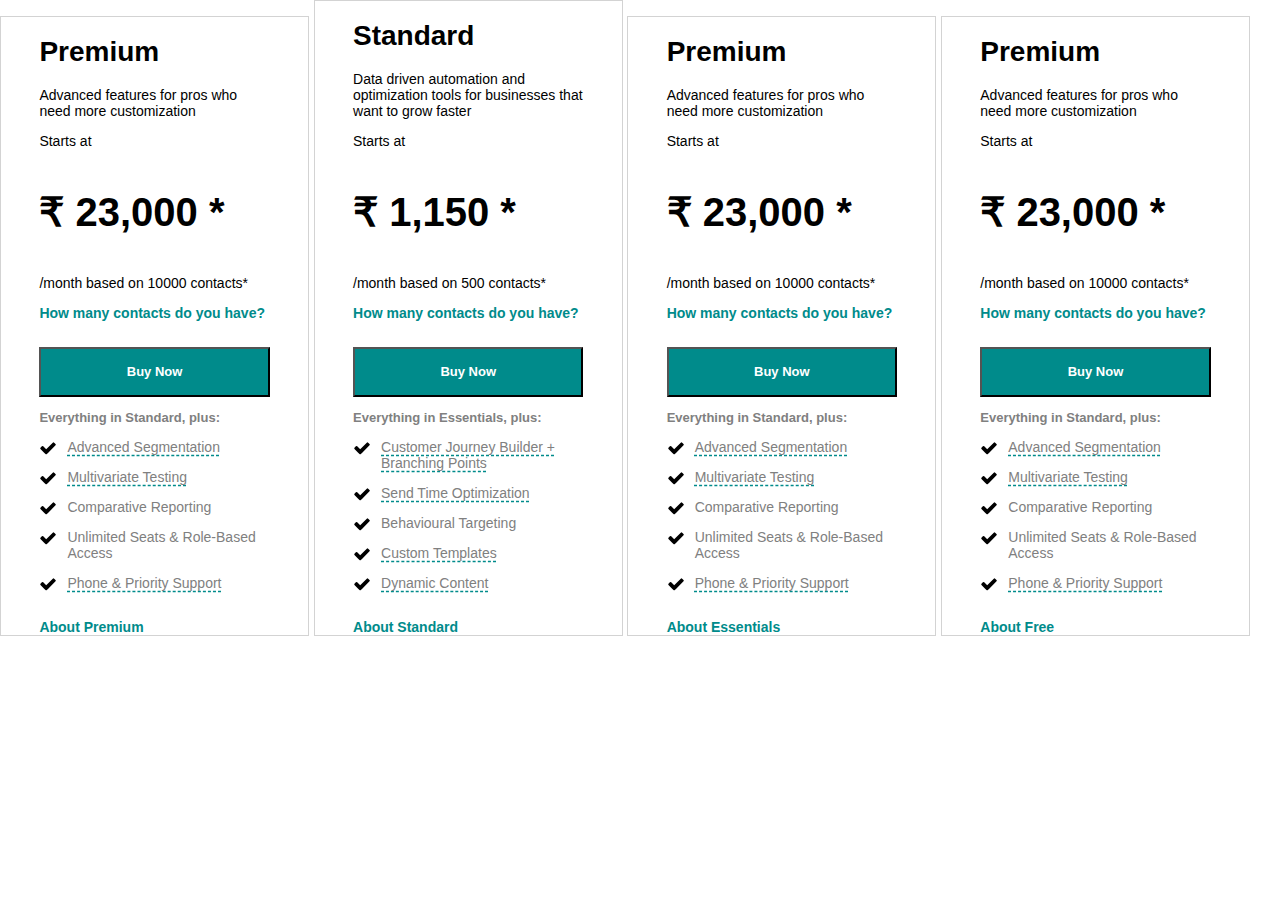
==== a_01/index.html @ 95ede43b "Add files via upload" ====
<!DOCTYPE html>
<html>
<head>
    <title>Select your plan</title>
    <link rel="stylesheet" href="style.css">
</head>
<body>
    <div class = "card_list">
        
        <div class = "card">
            <h1 class = "title">Premium</h1>

            <p class = "title_desc">Advanced features for pros who need more customization</p>

            <p class = "price_desc">Starts at
                <p id = "value">&#8377 23,000 &#42</p>
                /month based on 10000 contacts*
            </p>

            <a class="contact_link" href="#">How many contacts do you have?</a>

            <button class="btn">Buy Now</button>

            <p class= "feature_desc">Everything in Standard, plus:</p>
            <ul class = "added_feature_list">
                <li class="dashed_und">Advanced Segmentation</li>
                <li class="dashed_und">Multivariate Testing</li>
                <li>Comparative Reporting</li>
                <li>Unlimited Seats & Role-Based Access</li>
                <li class="dashed_und">Phone & Priority Support</li>
            </ul>

            <a class = "plan_link" href="#">About Premium</a>
        </div>

        <div class = "card">
            <h1 class = "title">Standard</h1>

            <p class = "title_desc">Data driven automation and optimization tools for businesses that want to grow faster</p>

            <p class = "price_desc">Starts at
                <p id = "value">&#8377 1,150 &#42</p>
                /month based on 500 contacts*
            </p>

            <a class="contact_link" href="#">How many contacts do you have?</a>

            <button class="btn">Buy Now</button>

            <p class= "feature_desc">Everything in Essentials, plus:</p>
            <ul class = "added_feature_list">
                <li class="dashed_und">Customer Journey Builder + Branching Points</li>
                <li class="dashed_und">Send Time Optimization</li>
                <li>Behavioural Targeting</li>
                <li class="dashed_und">Custom Templates</li>
                <li class="dashed_und">Dynamic Content</li>
            </ul>

            <a class = "plan_link" href="#">About Standard</a>
        </div>

        <div class = "card">
            <h1 class = "title">Premium</h1>

            <p class = "title_desc">Advanced features for pros who need more customization</p>

            <p class = "price_desc">Starts at
                <p id = "value">&#8377 23,000 &#42</p>
                /month based on 10000 contacts*
            </p>

            <a class="contact_link" href="#">How many contacts do you have?</a>

            <button class="btn">Buy Now</button>

            <p class= "feature_desc">Everything in Standard, plus:</p>
            <ul class = "added_feature_list">
                <li class="dashed_und">Advanced Segmentation</li>
                <li class="dashed_und">Multivariate Testing</li>
                <li>Comparative Reporting</li>
                <li>Unlimited Seats & Role-Based Access</li>
                <li class="dashed_und">Phone & Priority Support</li>
            </ul>

            <a class = "plan_link" href="#">About Essentials</a>
        </div>
        
        <div class = "card">
            <h1 class = "title">Premium</h1>

            <p class = "title_desc">Advanced features for pros who need more customization</p>

            <p class = "price_desc">Starts at
                <p id = "value">&#8377 23,000 &#42</p>
                /month based on 10000 contacts*
            </p>

            <a class ="contact_link" href="#">How many contacts do you have?</a>

            <button class="btn">Buy Now</button>

            <p class= "feature_desc">Everything in Standard, plus:</p>
            <ul class = "added_feature_list">
                <li class="dashed_und">Advanced Segmentation</li>
                <li class="dashed_und">Multivariate Testing</li>
                <li>Comparative Reporting</li>
                <li>Unlimited Seats & Role-Based Access</li>
                <li class="dashed_und">Phone & Priority Support</li>
            </ul>

            <a class = "plan_link" href="#">About Free</a>
        </div>
    
    </div>
</body>
</html>
---- a_01/style.css ----
body{
    margin: 0;
    padding: 0;
    font-family: 'Trebuchet MS', 'Lucida Sans Unicode', 'Lucida Grande', 'Lucida Sans', Arial, sans-serif, Cochin, Georgia, Times, 'Times New Roman', serif, 'Lucida Sans Regular', 'Lucida Grande', 'Lucida Sans Unicode', Geneva, Verdana, sans-serif;
}

.card_list{
    width: 100%;
    height: 100%;
}
.card_list .card{
    font-size: 14px;
    padding-left: 3%;
    padding-right: 3%;
    width: 18%;
    display: inline-block;
    border: 0.1rem solid lightgray;
}

.card_list .card p.price_desc{

}

.card_list .card #value{
    font-weight: bold;
    font-size: 40px;
}

.card_list .card a.contact_link, a.plan_link{
    margin-bottom: 1em;
    text-decoration: none;
    color: darkcyan;
    font-weight: bold;
}
.card_list .card button.btn{
    margin-top: 2em;
    padding-left: 25%;
    padding-right: 25%;
    width: 100%;
    height: 50px;
    text-align: center;
    background-color: darkcyan;
    color: white;
    font-size: 13px;
    font-weight: bold;
}
.card_list .card p.feature_desc{
    font-size: 13px;
    color: grey;
    font-weight: bold;
}
.card_list .card ul.added_feature_list{
    list-style: none;
    padding-left: 0;
    margin-bottom: 2em;
}

.card_list .card ul.added_feature_list li:before {
    background-color: darkcyan;
    content: '';  /* placeholder for the SVG */
    position: absolute;
    left: 0;  /* place the SVG at the start of the padding */
    width: 1.5em;
    height: 1.5em;
    background: url("data:image/svg+xml;utf8,<?xml version='1.0' encoding='utf-8'?><svg width='18' height='18' viewBox='0 0 1792 1792' xmlns='http://www.w3.org/2000/svg'><path d='M1671 566q0 40-28 68l-724 724-136 136q-28 28-68 28t-68-28l-136-136-362-362q-28-28-28-68t28-68l136-136q28-28 68-28t68 28l294 295 656-657q28-28 68-28t68 28l136 136q28 28 28 68z'/></svg>") no-repeat;
}

.card_list .card ul.added_feature_list li{
    width: 200px;
    color: gray;
    font-weight: 400;
    position: relative;
    padding-left: 2em;
    margin-bottom: 1em;
}

.card_list .card ul.added_feature_list li.dashed_und{
    text-decoration-line: underline;
    text-decoration-style: dashed;
    text-decoration-color: darkcyan;
    text-underline-offset: 0.2em;
}
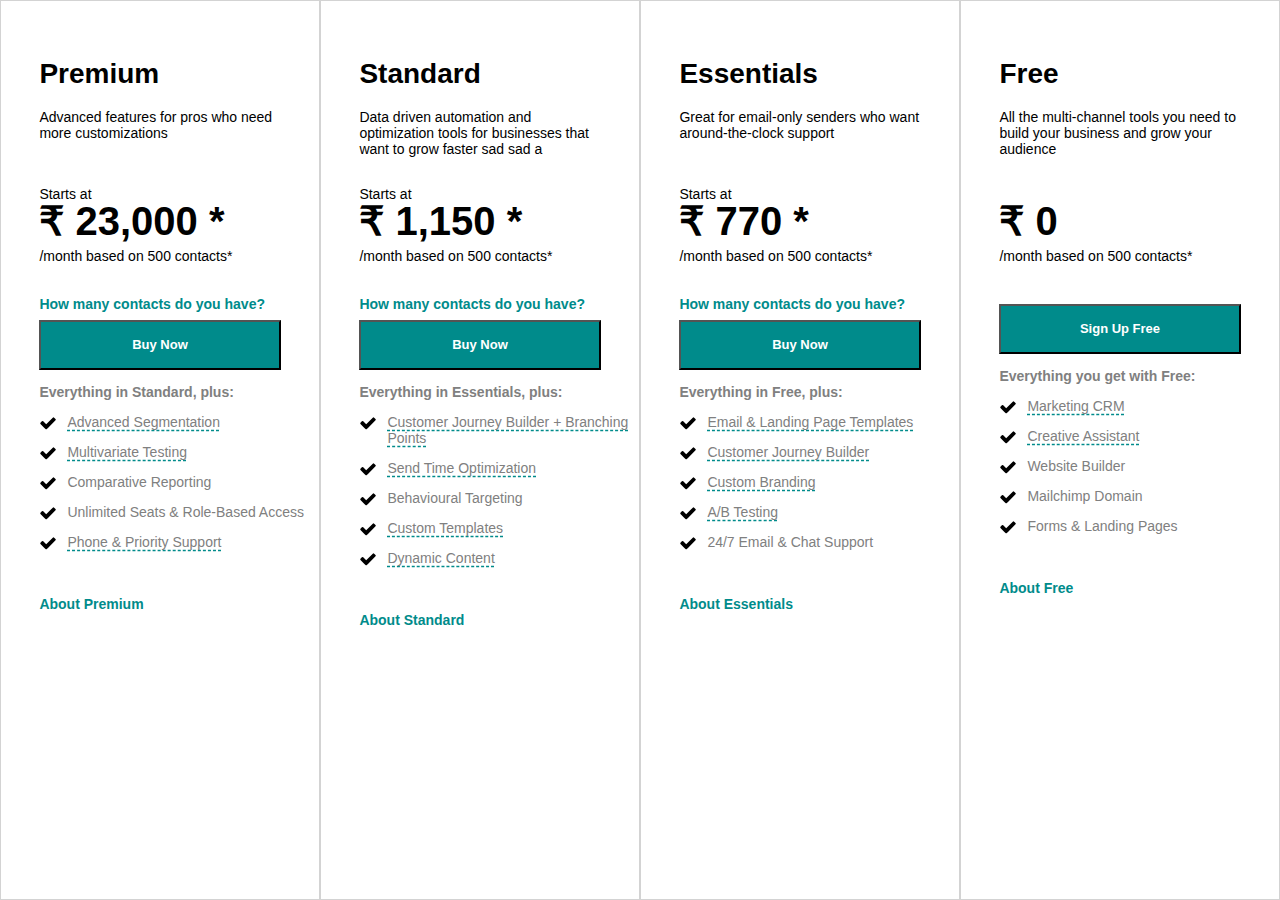
==== commit a5b6764b: "Add files via upload" ====
--- a/a_01/index.html
+++ b/a_01/index.html
@@ -10,11 +10,11 @@
         <div class = "card">
             <h1 class = "title">Premium</h1>
 
-            <p class = "title_desc">Advanced features for pros who need more customization</p>
+            <p class = "title_desc">Advanced features for pros who need more customizations</p>
 
             <p class = "price_desc">Starts at
                 <p id = "value">&#8377 23,000 &#42</p>
-                /month based on 10000 contacts*
+                <p>/month based on 500 contacts*</p>
             </p>
 
             <a class="contact_link" href="#">How many contacts do you have?</a>
@@ -36,11 +36,11 @@
         <div class = "card">
             <h1 class = "title">Standard</h1>
 
-            <p class = "title_desc">Data driven automation and optimization tools for businesses that want to grow faster</p>
+            <p class = "title_desc">Data driven automation and optimization tools for businesses that want to grow faster sad sad a</p>
 
             <p class = "price_desc">Starts at
                 <p id = "value">&#8377 1,150 &#42</p>
-                /month based on 500 contacts*
+                <p>/month based on 500 contacts*</p>
             </p>
 
             <a class="contact_link" href="#">How many contacts do you have?</a>
@@ -60,52 +60,50 @@
         </div>
 
         <div class = "card">
-            <h1 class = "title">Premium</h1>
+            <h1 class = "title">Essentials</h1>
 
-            <p class = "title_desc">Advanced features for pros who need more customization</p>
+            <p class = "title_desc">Great for email-only senders who want around-the-clock support</p>
 
             <p class = "price_desc">Starts at
-                <p id = "value">&#8377 23,000 &#42</p>
-                /month based on 10000 contacts*
+                <p id = "value">&#8377 770 &#42</p>
+                <p>/month based on 500 contacts*</p>
             </p>
 
             <a class="contact_link" href="#">How many contacts do you have?</a>
 
             <button class="btn">Buy Now</button>
 
-            <p class= "feature_desc">Everything in Standard, plus:</p>
+            <p class= "feature_desc">Everything in Free, plus:</p>
             <ul class = "added_feature_list">
-                <li class="dashed_und">Advanced Segmentation</li>
-                <li class="dashed_und">Multivariate Testing</li>
-                <li>Comparative Reporting</li>
-                <li>Unlimited Seats & Role-Based Access</li>
-                <li class="dashed_und">Phone & Priority Support</li>
+                <li class="dashed_und">Email & Landing Page Templates</li>
+                <li class="dashed_und">Customer Journey Builder</li>
+                <li class="dashed_und">Custom Branding</li>
+                <li class="dashed_und">A/B Testing</li>
+                <li>24/7 Email & Chat Support</li>
             </ul>
 
             <a class = "plan_link" href="#">About Essentials</a>
         </div>
         
         <div class = "card">
-            <h1 class = "title">Premium</h1>
+            <h1 class = "title">Free</h1>
 
-            <p class = "title_desc">Advanced features for pros who need more customization</p>
+            <p class = "title_desc">All the multi-channel tools you need to build your business and grow your audience</p>
 
-            <p class = "price_desc">Starts at
-                <p id = "value">&#8377 23,000 &#42</p>
-                /month based on 10000 contacts*
+            <p class = "price_desc">
+                <p id = "value">&#8377 0</p>
+                <p>/month based on 500 contacts*</p>
             </p>
 
-            <a class ="contact_link" href="#">How many contacts do you have?</a>
+            <button class="btn">Sign Up Free</button>
 
-            <button class="btn">Buy Now</button>
-
-            <p class= "feature_desc">Everything in Standard, plus:</p>
+            <p class= "feature_desc">Everything you get with Free:</p>
             <ul class = "added_feature_list">
-                <li class="dashed_und">Advanced Segmentation</li>
-                <li class="dashed_und">Multivariate Testing</li>
-                <li>Comparative Reporting</li>
-                <li>Unlimited Seats & Role-Based Access</li>
-                <li class="dashed_und">Phone & Priority Support</li>
+                <li class="dashed_und">Marketing CRM</li>
+                <li class="dashed_und">Creative Assistant</li>
+                <li>Website Builder</li>
+                <li>Mailchimp Domain</li>
+                <li>Forms & Landing Pages</li>
             </ul>
 
             <a class = "plan_link" href="#">About Free</a>
--- a/a_01/style.css
+++ b/a_01/style.css
@@ -1,32 +1,64 @@
+
 body{
-    margin: 0;
-    padding: 0;
+    margin: 0px;
+    padding: 0px;
     font-family: 'Trebuchet MS', 'Lucida Sans Unicode', 'Lucida Grande', 'Lucida Sans', Arial, sans-serif, Cochin, Georgia, Times, 'Times New Roman', serif, 'Lucida Sans Regular', 'Lucida Grande', 'Lucida Sans Unicode', Geneva, Verdana, sans-serif;
+
 }
 
 .card_list{
-    width: 100%;
-    height: 100%;
+    display: flex;
+    flex-direction: row;
+    justify-content: center;
+    align-items: center;
+    width: 100vw;
+    height: 100vh;
+    
 }
 .card_list .card{
+    position: relative;
+    height: 100vh;
+    box-sizing: border-box;
     font-size: 14px;
     padding-left: 3%;
     padding-right: 3%;
-    width: 18%;
-    display: inline-block;
+    width: 25%;
     border: 0.1rem solid lightgray;
 }
 
-.card_list .card p.price_desc{
-
+.card_list .card h1.title{
+    position: relative;
+    top: 5%;
+    margin-top: 5%;
 }
 
-.card_list .card #value{
+.card_list .card p.title_desc{
+    position: relative;
+    top: 5%;
+    height: 5vh;
+    margin-bottom: 5%;
+}
+.card_list .card p.price_desc{
+    position: relative;
+    top: 7%;
+    height: 5vh;
+    margin-bottom: 5%;
+}
+
+.card_list .card p#value{
+    position: relative;
+    top: 2%;
+    margin: auto;
+    padding: auto;
+    height: 6vh;
     font-weight: bold;
     font-size: 40px;
 }
 
-.card_list .card a.contact_link, a.plan_link{
+
+.card_list .card a.contact_link{
+    position: relative;
+    top: 2%;
     margin-bottom: 1em;
     text-decoration: none;
     color: darkcyan;
@@ -45,7 +77,7 @@
     font-weight: bold;
 }
 .card_list .card p.feature_desc{
-    font-size: 13px;
+    font-size: 14px;
     color: grey;
     font-weight: bold;
 }
@@ -66,7 +98,7 @@
 }
 
 .card_list .card ul.added_feature_list li{
-    width: 200px;
+    width: 20vw;
     color: gray;
     font-weight: 400;
     position: relative;
@@ -80,3 +112,11 @@
     text-decoration-color: darkcyan;
     text-underline-offset: 0.2em;
 }
+
+.card_list .card a.plan_link{
+    position: relative;
+    top: 2%;
+    text-decoration: none;
+    color: darkcyan;
+    font-weight: bold;
+}
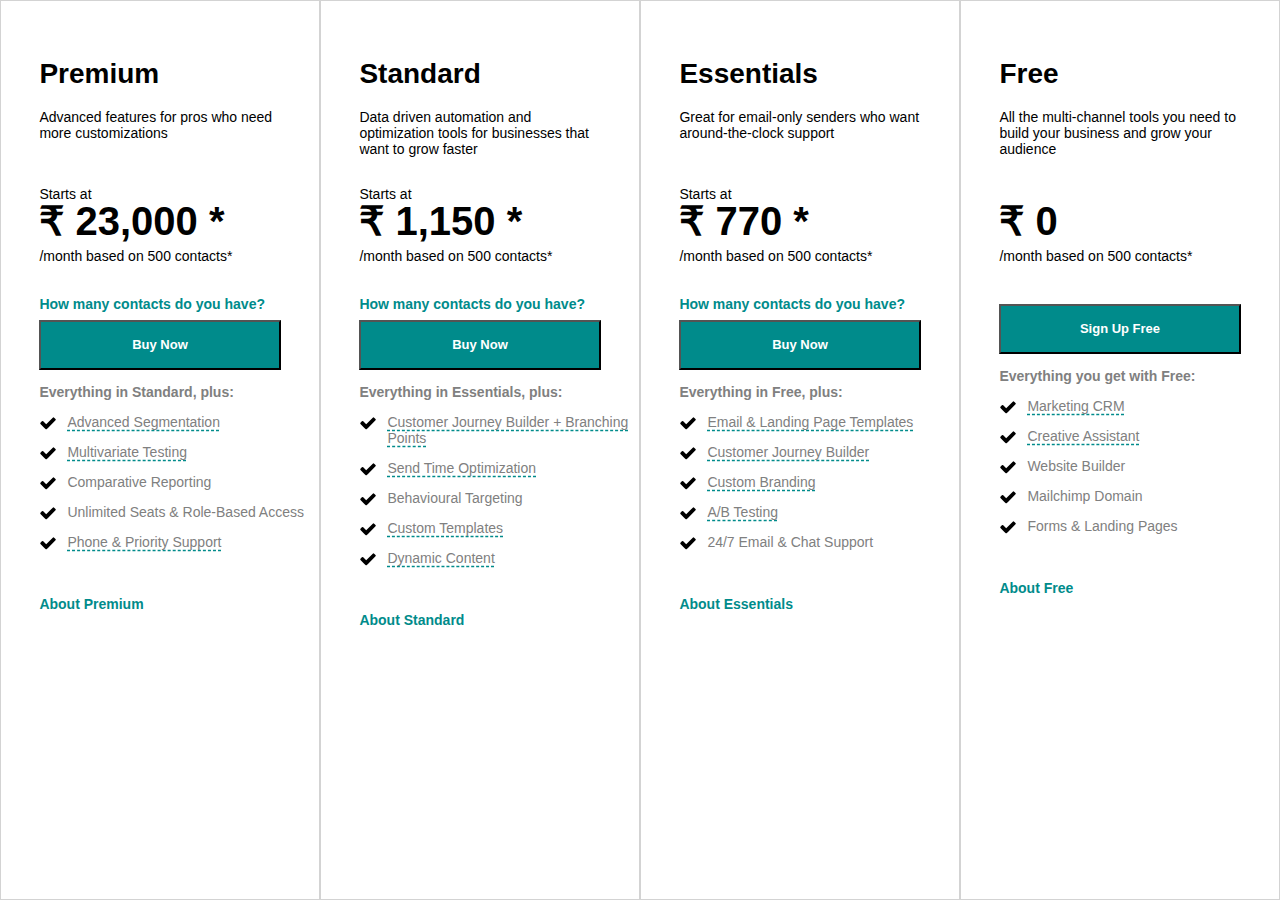
==== commit ee0956e1: "Add files via upload" ====
--- a/a_01/index.html
+++ b/a_01/index.html
@@ -36,7 +36,7 @@
         <div class = "card">
             <h1 class = "title">Standard</h1>
 
-            <p class = "title_desc">Data driven automation and optimization tools for businesses that want to grow faster sad sad a</p>
+            <p class = "title_desc">Data driven automation and optimization tools for businesses that want to grow faster</p>
 
             <p class = "price_desc">Starts at
                 <p id = "value">&#8377 1,150 &#42</p>
